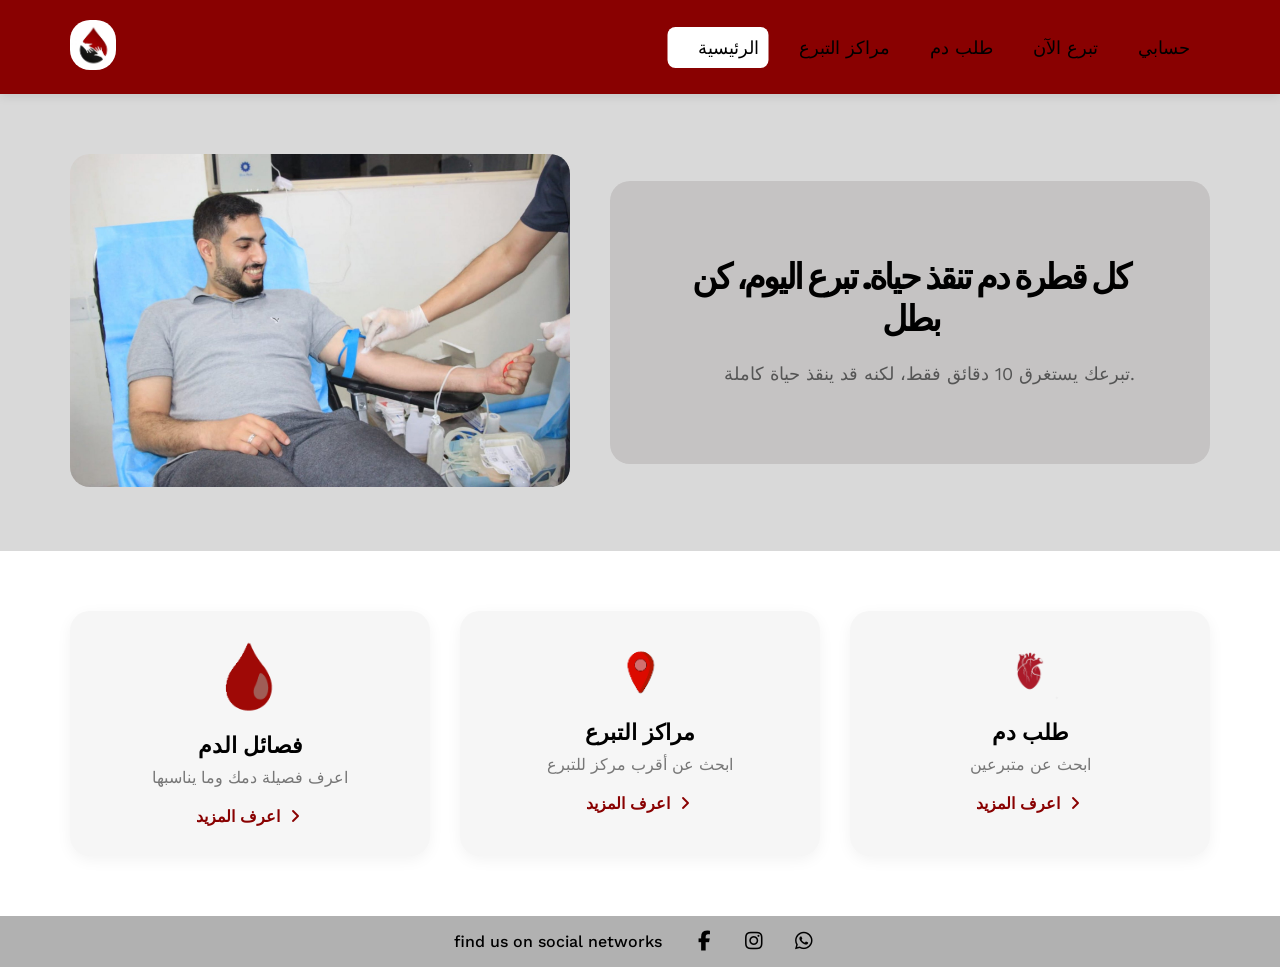
==== index.html @ 8e53367f "fix Image paths" ====
<!DOCTYPE html>
<html lang="en">
<head>
    <meta charset="UTF-8">
    <meta name="viewport" content="width=device-width, initial-scale=1.0">
    <title>BloodLink</title>

    <!-- Render All Elements Normally -->
    <link rel="stylesheet" href="css/normalize.css">

    <!-- Font Awesome Library -->
    <link rel="stylesheet" href="css/all.min.css">

        <!-- Main Template Css File -->
        <link rel="stylesheet" href="css/BloodLink.css">

    <!-- Google Fonts -->
<link rel="preconnect" href="https://fonts.googleapis.com">
<link rel="preconnect" href="https://fonts.gstatic.com" crossorigin>
<link href="https://fonts.googleapis.com/css2?family=Inter:ital,opsz,wght@0,14..32,100..900;1,14..32,100..900&family=Open+Sans:ital,wght@0,300..800;1,300..800&family=Work+Sans:ital,wght@0,100..900;1,100..900&display=swap" rel="stylesheet">

</head>
<body>
    <!-- Start Header -->
    <header>
    <div class="container">
        <a href="index.html" class="logo">
            <img src="Images/logo.png" alt="">
        </a>

        <nav>
            <i class="fas fa-bars toggle-menu"></i>
            <ul class="links">
                <li>
                    <a href="index.html" class="active">الرئيسية</a>
                </li>
                <li>
                    <a href="search.html">مراكز التبرع</a>
                </li>
                <li>
                    <a href="blood-request.html">طلب دم</a>
                </li>
                <li>
                    <a href="register.html">تبرع الآن</a>
                </li>
                <li>
                    <a href="login.html">حسابي</a>
                </li>
            </ul>
        </nav>
        </div>
    </div>
</header>
    <!-- End Header -->

    <!-- Start Landing -->
<div class="landing">
    <div class="container">
        <div class="image">
            <img src="Images/landing.png" alt="Donation">
        </div>
        <div class="text">
            <h1>كل قطرة دم تنقذ حياة. تبرع اليوم، كن بطل</h1>
            <p>تبرعك يستغرق 10 دقائق فقط، لكنه قد ينقذ حياة كاملة.</p>
        </div>
    </div>
</div>

<!-- Start Features -->
<div class="features">
    <div class="container">
        <div class="feat">
            <img src="Images/blood.png" alt="">
            <h3>فصائل الدم</h3>
            <p>اعرف فصيلة دمك وما يناسبها</p>
            <a href="#">اعرف المزيد <i class="fas fa-angle-right"></i></a>
        </div>
        <div class="feat">
            <img src="Images/location.png" alt="">
            <h3>مراكز التبرع</h3>
            <p>ابحث عن أقرب مركز للتبرع</p>
            <a href="search.html">اعرف المزيد <i class="fas fa-angle-right"></i></a>
        </div>
        <div class="feat">
            <img src="Images/hart.png" alt="">
            <h3>طلب دم</h3>
            <p>ابحث عن متبرعين</p>
            <a href="#">اعرف المزيد <i class="fas fa-angle-right"></i></a>
        </div>
    </div>
</div>
<!-- End Features -->

<!-- Start Social Footer -->
<div class="social-footer">
    <div class="container">
        <p>find us on social networks</p>
        <div class="icons">
            <a href="#" target="_blank">
                <i class="fab fa-facebook-f"></i>
            </a>
            
            <a href="#" target="_blank">
                <i class="fab fa-instagram"></i>
            </a>
            
            <a href="#" target="_blank">
                <i class="fab fa-whatsapp"></i>
            </a>
            
        </div>
    </div>
</div>
<!-- End Social Footer -->



    
</body>
---- css/BloodLink.css ----
/* start Variables */
:root {
    --main-color: #890101;    /* اللون الأحمر الأساسي */
    --secondary-color: #C5C3C3; /* لون رصاصي للخلفية */
    --section-padding: 60px;  /* مسافة ثابتة بين السكاشن */
    --main-duration: 0.3s;
}
/* End Variables */

/* start Components */
    .special-heading{
        color: #ebeced;
        font-size: 100px;
        text-align: center;
        font-weight: 800;
        letter-spacing: -3px;
        margin: 0;
    }

    .special-heading + p{
        margin: -30px 0 0;
        font-size: 20px;
        text-align: center;
        color: #797979;
    }

    @media (max-width: 767px){
        .special-heading{
            font-size: 60px;
        }

        .special-heading + p{
            margin-top: -20px;
        }
    }

    html{
        scroll-behavior: smooth;
    }

/* end Components */

/* start Global Rules */
* {
    -webkit-box-sizing: border-box;
    -moz-box-sizing: border-box;
    box-sizing: border-box;
    margin: 0;
    padding: 0;
}
body {
    font-family: "Work Sans", sans-serif;
}

    .parent{
        background-color: #eee;
    }

    .container{
        padding-left: 15px;
        padding-right: 15px;
        margin-left: auto;
        margin-right: auto;
    }

/* Small */
@media (min-width: 768px) {
.container {
    width: 750px;
}
}

/* Medium */
@media (min-width: 992px) {
.container {
    width: 970px;
}
}

/* Large */
@media (min-width: 1200px) {
.container {
    width: 1170px;
}
}
/* End Global Rules */

/* start Header */
header {
    width: 100%;
    padding: 20px 0;
    background-color: var(--main-color);
    box-shadow: 0 2px 10px rgba(0, 0, 0, 0.1);
    position: sticky;
    top: 0;
    z-index: 1000;
    
}

header .container {
    display: flex;
    justify-content: space-between; 
    align-items: center;
}

header .logo img {
    height: 50px; /* تحكم في حجم اللوجو بتاعك */
    border-radius: 20px;
}

header nav {
    flex: 1;
    display: flex;
    align-items: center;
    justify-content: flex-end; /* يخلي الروابط على اليمين بما إن الموقع عربي */
}

header nav ul {
    display: flex;
    list-style: none;
    position: relative;
    z-index: 2;
}

header nav ul li{
    position: relative;
}

header nav ul li a {
    padding: 10px 20px;
    display: flex;
    color: black;
    text-decoration: none;
    font-size: 18px;
    transition: var(--main-duration);
    font-weight: 500;
    position: relative;
    z-index: 2;
}
    

header nav ul .active::before,
header nav ul li:hover::before {
    content: "";
    position: absolute;
    width: 100%;
    height: 100%;
    background-color: white;
    border-radius: 8px;
    top: 0;
    left: 40px;
    transform: translateX(-50%);
    z-index: -1;
    animation:span ;
    transition-duration: var(--main-duration);
} 

@media (max-width: 767px) {
header nav ul .active::before{
    display: none;
}
    }
    

        .header .links:hover ul{
        display: block;
    }

/* لظهور القائمة في الموبايل */
header .toggle-menu {
    color: white;
    font-size: 22px;
    cursor: pointer;
    display: none; /* مخفي في الشاشات الكبيرة */
}

@media (max-width: 767px) {
    header .toggle-menu {
        display: block;
    }

    header nav li{
        display: none;
    }
}

header nav .toggle-menu:hover + ul {
    background-color:#e7e1e1;
    display: flex;
    flex-direction: column;
    align-items: flex-end;
    position: absolute;
    top: 100%;
    right: 0;
    width: fit-content;
    min-width: 200px;
    padding: 10px;
    border-radius: 8px;
    box-shadow: 0 2px 10px rgba(0, 0, 0, 0.1);
    z-index: 2;
}

header nav .toggle-menu:hover + ul li{
    display: block;
    width: 100%;
    margin: 5px 0;
    cursor: pointer;
    padding: 10px 0;
    background-color: var(--secondary-color);
    border-radius: 8px;
    margin-bottom: 5px;
}
/* End Header */

/* Start Landing */
.landing {
    background-color: #d9d9d9; /* اللون الرمادي الفاتح في خلفية الصورة */
    padding-top: var(--section-padding);
    padding-bottom: var(--section-padding);
}
.landing .container {
    display: flex;
    align-items: center;
    justify-content: space-between;
    gap: 40px;
}
.landing .image img {
    width: 500px;
    max-width: 100%;
    border-radius: 20px;
}
.landing .text {
    background-color: #C5C3C3;
    border-radius: 20px;
    flex: 1;
    text-align: right;
    padding: 75px;
}
.landing .text h1 {
    font-size: 35px;
    margin-bottom: 20px;
    color: #000;
    text-align: center;
    font-weight: 800;
    letter-spacing: -3px;
}
.landing .text p {
    font-size: 18px;
    line-height: 1.6;
    color: #555;
}
@media (max-width: 991px) {
    .landing .container { flex-direction: column; text-align: center; }
    .landing .text { text-align: center; }
}

/* End Landing */

/* Start Features */
.features {
    padding-top: var(--section-padding);
    padding-bottom: var(--section-padding);
}
.features .container {
    display: grid;
    grid-template-columns: repeat(auto-fill, minmax(300px, 1fr));
    gap: 30px;
}
.features .feat {
    background-color: #f6f6f6;
    padding: 30px;
    text-align: center;
    border-radius: 20px;
    box-shadow: 0 4px 15px rgba(0,0,0,0.05);
    transition: var(--main-duration);
}
.features .feat:hover { transform: translateY(-10px); }
.features .feat img { width: 60px; margin-bottom: 15px; }
.features .feat h3 { font-size: 22px; margin-bottom: 10px; }
.features .feat p { color: #777; margin-bottom: 20px; }
.features .feat a {
    color: var(--main-color);
    text-decoration: none;
    font-weight: bold;
    display: block;
}

.features .feat a:hover{
    color: black;
}
/* End Features */

/* Start Social Footer */
.social-footer {
    background-color: #b1b1b1;
    padding: 15px 0;
}
.social-footer .container {
    display: flex;
    flex-wrap: wrap;
    justify-content: center;
    align-items: center;
    gap: 20px;
}
.social-footer p { font-weight: 500; }
.social-footer .icons i {
    margin: 0 10px;
    font-size: 20px;
    cursor: pointer;
    transition: var(--main-duration);
}
.social-footer .icons i:hover { color: var(--main-color); }

.social-footer .container a{
    text-decoration: none;
    color: black;
}
/* End Social Footer */
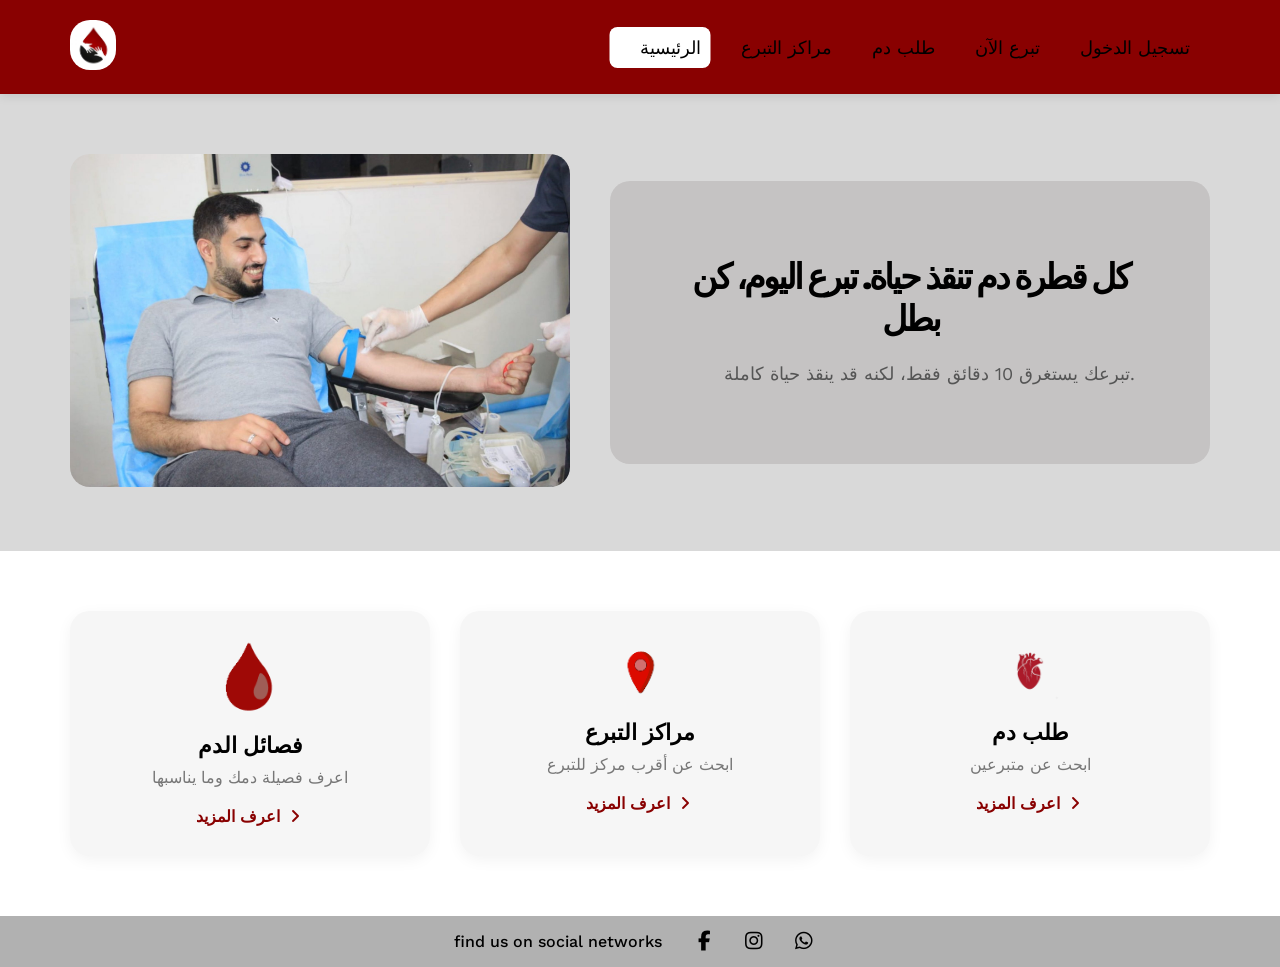
==== commit 3c341cc6: "page two:login" ====
--- a/index.html
+++ b/index.html
@@ -12,7 +12,7 @@
     <link rel="stylesheet" href="css/all.min.css">
 
         <!-- Main Template Css File -->
-        <link rel="stylesheet" href="css/BloodLink.css">
+        <link rel="stylesheet" href="css/main.css">
 
     <!-- Google Fonts -->
 <link rel="preconnect" href="https://fonts.googleapis.com">
@@ -27,7 +27,6 @@
         <a href="index.html" class="logo">
             <img src="Images/logo.png" alt="">
         </a>
-
         <nav>
             <i class="fas fa-bars toggle-menu"></i>
             <ul class="links">
@@ -41,10 +40,10 @@
                     <a href="blood-request.html">طلب دم</a>
                 </li>
                 <li>
-                    <a href="register.html">تبرع الآن</a>
+                    <a href="donate.html">تبرع الآن</a>
                 </li>
                 <li>
-                    <a href="login.html">حسابي</a>
+                    <a href="login.html">تسجيل الدخول</a>
                 </li>
             </ul>
         </nav>
@@ -65,6 +64,7 @@
         </div>
     </div>
 </div>
+<!-- End Landing -->
 
 <!-- Start Features -->
 <div class="features">
--- a/css/main.css
+++ b/css/main.css
@@ -0,0 +1,323 @@
+/* start Variables */
+:root {
+    --main-color: #890101;    /* اللون الأحمر الأساسي */
+    --secondary-color: #C5C3C3; /* لون رصاصي للخلفية */
+    --section-padding: 60px;  /* مسافة ثابتة بين السكاشن */
+    --main-duration: 0.3s;
+}
+/* End Variables */
+
+/* start Components */
+    .special-heading{
+        color: #ebeced;
+        font-size: 100px;
+        text-align: center;
+        font-weight: 800;
+        letter-spacing: -3px;
+        margin: 0;
+    }
+
+    .special-heading + p{
+        margin: -30px 0 0;
+        font-size: 20px;
+        text-align: center;
+        color: #797979;
+    }
+
+    @media (max-width: 767px){
+        .special-heading{
+            font-size: 60px;
+        }
+
+        .special-heading + p{
+            margin-top: -20px;
+        }
+    }
+
+    html{
+        scroll-behavior: smooth;
+    }
+
+/* end Components */
+
+/* start Global Rules */
+* {
+    -webkit-box-sizing: border-box;
+    -moz-box-sizing: border-box;
+    box-sizing: border-box;
+    margin: 0;
+    padding: 0;
+}
+body {
+    font-family: "Work Sans", sans-serif;
+}
+
+    .parent{
+        background-color: #eee;
+    }
+
+    .container{
+        padding-left: 15px;
+        padding-right: 15px;
+        margin-left: auto;
+        margin-right: auto;
+    }
+
+/* Small */
+@media (min-width: 768px) {
+.container {
+    width: 750px;
+}
+}
+
+/* Medium */
+@media (min-width: 992px) {
+.container {
+    width: 970px;
+}
+}
+
+/* Large */
+@media (min-width: 1200px) {
+.container {
+    width: 1170px;
+}
+}
+/* End Global Rules */
+
+/* start Header */
+header {
+    width: 100%;
+    padding: 20px 0;
+    background-color: var(--main-color);
+    box-shadow: 0 2px 10px rgba(0, 0, 0, 0.1);
+    position: sticky;
+    top: 0;
+    z-index: 1000;
+    
+}
+
+header .container {
+    display: flex;
+    justify-content: space-between; 
+    align-items: center;
+}
+
+header .logo img {
+    height: 50px; /* تحكم في حجم اللوجو بتاعك */
+    border-radius: 20px;
+}
+
+header nav {
+    flex: 1;
+    display: flex;
+    align-items: center;
+    justify-content: flex-end; /* يخلي الروابط على اليمين بما إن الموقع عربي */
+}
+
+header nav ul {
+    display: flex;
+    list-style: none;
+    position: relative;
+    z-index: 2;
+}
+
+header nav ul li{
+    position: relative;
+}
+
+header nav ul li a {
+    padding: 10px 20px;
+    display: flex;
+    color: black;
+    text-decoration: none;
+    font-size: 18px;
+    transition: var(--main-duration);
+    font-weight: 500;
+    position: relative;
+    z-index: 2;
+}
+    
+
+header nav ul .active::before,
+header nav ul li:hover::before {
+    content: "";
+    position: absolute;
+    width: 100%;
+    height: 100%;
+    background-color: white;
+    border-radius: 8px;
+    top: 0;
+    left: 40px;
+    transform: translateX(-50%);
+    z-index: -1;
+    animation:span ;
+    transition-duration: var(--main-duration);
+} 
+
+@media (max-width: 767px) {
+header nav ul .active::before{
+    display: none;
+}
+    }
+    
+
+        .header .links:hover ul{
+        display: block;
+    }
+
+/* لظهور القائمة في الموبايل */
+header .toggle-menu {
+    color: white;
+    font-size: 22px;
+    cursor: pointer;
+    display: none; /* مخفي في الشاشات الكبيرة */
+}
+
+@media (max-width: 767px) {
+    header .toggle-menu {
+        display: block;
+    }
+
+    header nav li{
+        display: none;
+    }
+}
+
+header nav .toggle-menu:hover + ul {
+    background-color:#e7e1e1;
+    display: flex;
+    flex-direction: column;
+    align-items: flex-end;
+    position: absolute;
+    top: 100%;
+    right: 0;
+    width: fit-content;
+    min-width: 200px;
+    padding: 10px;
+    border-radius: 8px;
+    box-shadow: 0 2px 10px rgba(0, 0, 0, 0.1);
+    z-index: 2;
+}
+
+header nav .toggle-menu:hover + ul li{
+    display: block;
+    width: 100%;
+    margin: 5px 0;
+    cursor: pointer;
+    padding: 10px 0;
+    background-color: var(--secondary-color);
+    border-radius: 8px;
+    margin-bottom: 5px;
+}
+/* End Header */
+
+/* Start Landing */
+.landing {
+    background-color: #d9d9d9; /* اللون الرمادي الفاتح في خلفية الصورة */
+    padding-top: var(--section-padding);
+    padding-bottom: var(--section-padding);
+}
+.landing .container {
+    display: flex;
+    align-items: center;
+    justify-content: space-between;
+    gap: 40px;
+}
+.landing .image img {
+    width: 500px;
+    max-width: 100%;
+    border-radius: 20px;
+}
+.landing .text {
+    background-color: #C5C3C3;
+    border-radius: 20px;
+    flex: 1;
+    text-align: right;
+    padding: 75px;
+}
+.landing .text h1 {
+    font-size: 35px;
+    margin-bottom: 20px;
+    color: #000;
+    text-align: center;
+    font-weight: 800;
+    letter-spacing: -3px;
+}
+.landing .text p {
+    font-size: 18px;
+    line-height: 1.6;
+    color: #555;
+}
+@media (max-width: 991px) {
+    .landing .container { flex-direction: column; text-align: center; }
+    .landing .text { text-align: center; }
+}
+/* End Landing */
+
+/* Start Features */
+.features {
+    padding-top: var(--section-padding);
+    padding-bottom: var(--section-padding);
+}
+.features .container {
+    display: grid;
+    grid-template-columns: repeat(auto-fill, minmax(300px, 1fr));
+    gap: 30px;
+}
+.features .feat {
+    background-color: #f6f6f6;
+    padding: 30px;
+    text-align: center;
+    border-radius: 20px;
+    box-shadow: 0 4px 15px rgba(0,0,0,0.05);
+    transition: var(--main-duration);
+}
+.features .feat:hover { transform: translateY(-10px); }
+.features .feat img { width: 60px; margin-bottom: 15px; }
+.features .feat h3 { font-size: 22px; margin-bottom: 10px; }
+.features .feat p { color: #777; margin-bottom: 20px; }
+.features .feat a {
+    color: var(--main-color);
+    text-decoration: none;
+    font-weight: bold;
+    display: block;
+}
+
+.features .feat a:hover{
+    color: black;
+}
+/* End Features */
+
+/* Start Social Footer */
+.social-footer {
+    background-color: #b1b1b1;
+    padding: 15px 0;
+}
+.social-footer .container {
+    display: flex;
+    flex-wrap: wrap;
+    justify-content: center;
+    align-items: center;
+    gap: 20px;
+}
+.social-footer p { font-weight: 500; }
+.social-footer .icons i {
+    margin: 0 10px;
+    font-size: 20px;
+    cursor: pointer;
+    transition: var(--main-duration);
+}
+.social-footer .icons i:hover { color: var(--main-color); }
+
+.social-footer .container a{
+    text-decoration: none;
+    color: black;
+}
+/* End Social Footer */
+
+
+
+
+
+
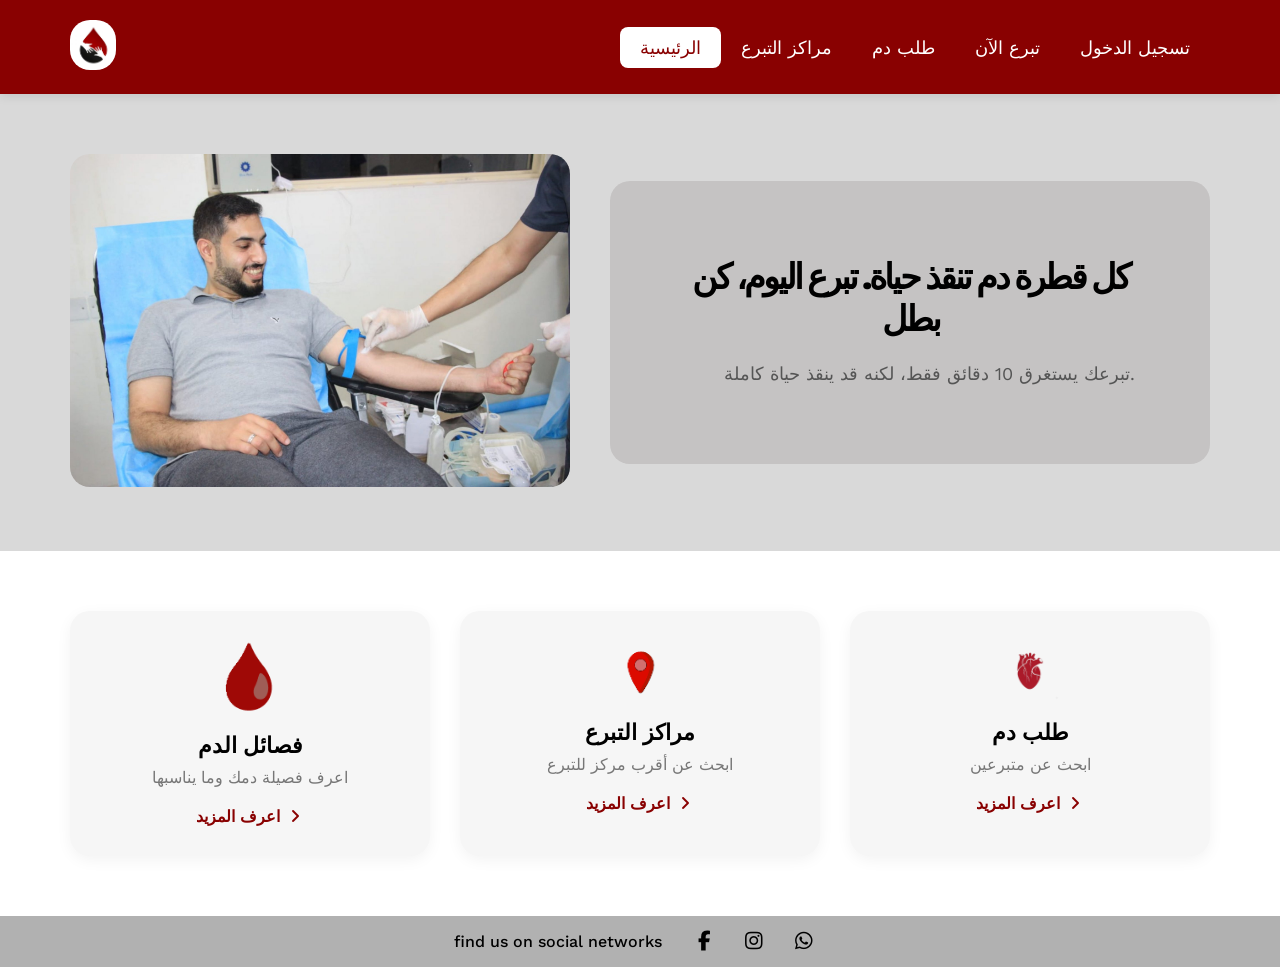
==== commit 972720b2: "Align mobile menu to right and improve header responsive" ====
--- a/index.html
+++ b/index.html
@@ -14,12 +14,16 @@
         <!-- Main Template Css File -->
         <link rel="stylesheet" href="css/main.css">
 
+        <!-- Main Template Css File -->
+        <link rel="stylesheet" href="css/login.css">    
+
     <!-- Google Fonts -->
 <link rel="preconnect" href="https://fonts.googleapis.com">
 <link rel="preconnect" href="https://fonts.gstatic.com" crossorigin>
 <link href="https://fonts.googleapis.com/css2?family=Inter:ital,opsz,wght@0,14..32,100..900;1,14..32,100..900&family=Open+Sans:ital,wght@0,300..800;1,300..800&family=Work+Sans:ital,wght@0,100..900;1,100..900&display=swap" rel="stylesheet">
 
 </head>
+
 <body>
     <!-- Start Header -->
     <header>
@@ -115,5 +119,8 @@
 
 
 
-    
+
+        <!-- Main Template Js File -->
+        <script src="js/main.js"></script>
+            
 </body>
--- a/css/main.css
+++ b/css/main.css
@@ -94,17 +94,17 @@
     position: sticky;
     top: 0;
     z-index: 1000;
-    
 }
 
 header .container {
     display: flex;
     justify-content: space-between; 
     align-items: center;
+    position: relative; /* مهم جداً للموبايل */
 }
 
 header .logo img {
-    height: 50px; /* تحكم في حجم اللوجو بتاعك */
+    height: 50px;
     border-radius: 20px;
 }
 
@@ -112,103 +112,74 @@
     flex: 1;
     display: flex;
     align-items: center;
-    justify-content: flex-end; /* يخلي الروابط على اليمين بما إن الموقع عربي */
+    justify-content: flex-end;
 }
 
 header nav ul {
     display: flex;
     list-style: none;
-    position: relative;
-    z-index: 2;
-}
-
-header nav ul li{
-    position: relative;
 }
 
 header nav ul li a {
     padding: 10px 20px;
-    display: flex;
-    color: black;
+    display: block;
+    color: white; /* خليته أبيض عشان يبقى واضح على الأحمر */
     text-decoration: none;
     font-size: 18px;
     transition: var(--main-duration);
     font-weight: 500;
-    position: relative;
-    z-index: 2;
-}
-    
-
-header nav ul .active::before,
-header nav ul li:hover::before {
-    content: "";
-    position: absolute;
-    width: 100%;
-    height: 100%;
+}
+
+header nav ul li a.active,
+header nav ul li a:hover {
     background-color: white;
+    color: var(--main-color);
     border-radius: 8px;
-    top: 0;
-    left: 40px;
-    transform: translateX(-50%);
-    z-index: -1;
-    animation:span ;
-    transition-duration: var(--main-duration);
-} 
-
-@media (max-width: 767px) {
-header nav ul .active::before{
-    display: none;
-}
-    }
-    
-
-        .header .links:hover ul{
-        display: block;
-    }
-
-/* لظهور القائمة في الموبايل */
+}
+
+/* زرار الموبايل */
 header .toggle-menu {
     color: white;
     font-size: 22px;
     cursor: pointer;
-    display: none; /* مخفي في الشاشات الكبيرة */
-}
-
+    display: none;
+}
+
+/* الموبايل Responsive */
 @media (max-width: 767px) {
     header .toggle-menu {
         display: block;
     }
 
-    header nav li{
-        display: none;
-    }
-}
-
-header nav .toggle-menu:hover + ul {
-    background-color:#e7e1e1;
-    display: flex;
-    flex-direction: column;
-    align-items: flex-end;
-    position: absolute;
-    top: 100%;
-    right: 0;
-    width: fit-content;
-    min-width: 200px;
-    padding: 10px;
-    border-radius: 8px;
-    box-shadow: 0 2px 10px rgba(0, 0, 0, 0.1);
-    z-index: 2;
-}
-
-header nav .toggle-menu:hover + ul li{
-    display: block;
-    width: 100%;
-    margin: 5px 0;
-    cursor: pointer;
-    padding: 10px 0;
-    background-color: var(--secondary-color);
-    border-radius: 8px;
-    margin-bottom: 5px;
+    header nav ul {
+        display: none; /* مخفي وهنظهره بالـ JS */
+        flex-direction: column;
+        position: absolute;
+        top: 100%;
+        right: 0;
+        width: 100%;
+        background-color: #e7e1e1;
+        padding: 10px;
+        border-radius: 0 0 8px 8px;
+        box-shadow: 0 2px 10px rgba(0, 0, 0, 0.2);
+        z-index: 2000;
+
+    }
+
+    header nav ul.show {
+        display: flex; /* الكلاس ده الـ JS هيضيفه */
+    }
+
+    header nav ul li {
+        width: 100%;
+    }
+
+    header nav ul li a {
+        color: black;
+        padding: 15px;
+        width: 100%;
+        text-align: right;
+    }
 }
 /* End Header */
 
--- a/css/login.css
+++ b/css/login.css
@@ -0,0 +1,265 @@
+/* start Variables */
+:root {
+    --main-color: #890101;    /* اللون الأحمر الأساسي */
+    --secondary-color: #C5C3C3; /* لون رصاصي للخلفية */
+    --section-padding: 60px;  /* مسافة ثابتة بين السكاشن */
+    --main-duration: 0.3s;
+}
+/* End Variables */
+
+/* start Components */
+    .special-heading{
+        color: #ebeced;
+        font-size: 100px;
+        text-align: center;
+        font-weight: 800;
+        letter-spacing: -3px;
+        margin: 0;
+    }
+
+    .special-heading + p{
+        margin: -30px 0 0;
+        font-size: 20px;
+        text-align: center;
+        color: #797979;
+    }
+
+    @media (max-width: 767px){
+        .special-heading{
+            font-size: 60px;
+        }
+
+        .special-heading + p{
+            margin-top: -20px;
+        }
+    }
+
+    html{
+        scroll-behavior: smooth;
+    }
+
+/* end Components */
+
+/* start Global Rules */
+* {
+    -webkit-box-sizing: border-box;
+    -moz-box-sizing: border-box;
+    box-sizing: border-box;
+    margin: 0;
+    padding: 0;
+}
+body {
+    font-family: "Work Sans", sans-serif;
+}
+
+    .parent{
+        background-color: #eee;
+    }
+
+    .container{
+        padding-left: 15px;
+        padding-right: 15px;
+        margin-left: auto;
+        margin-right: auto;
+    }
+
+/* Small */
+@media (min-width: 768px) {
+.container {
+    width: 750px;
+}
+}
+
+/* Medium */
+@media (min-width: 992px) {
+.container {
+    width: 970px;
+}
+}
+
+/* Large */
+@media (min-width: 1200px) {
+.container {
+    width: 1170px;
+}
+}
+/* End Global Rules */
+
+/* start login */
+.login-container {
+    background-color: #f5f5f5;
+    min-height: 100vh;
+    display: flex;
+    align-items: center;
+}
+
+.login-container .container {
+    display: flex;
+    justify-content: space-between;
+    align-items: center;
+    background: #B1B1B1EA;
+    padding: 40px;
+    border-radius: 20px; /* عشان الحواف تبقى مدورة زي فيجما */
+    box-shadow: 0 10px 30px rgba(0,0,0,0.1);
+}
+
+.info-side {
+    flex: 1;
+    text-align: center;
+    padding-right: 20px;
+}
+
+.info-side img {
+    width: 200px;
+    margin-bottom: 20px;
+}
+
+.info-side p {
+    line-height: 2;
+    color: var(--main-color);
+    font-size: 20px;
+}
+
+
+.form-side {
+    flex: 1;
+    background: #E8E5E5; /* اللون الرمادي الفاتح اللي في الصورة */
+    padding: 30px;
+    border-radius: 15px;
+}
+
+.form-side h2 {
+    text-align: center;
+    margin-bottom: 20px;
+    color: var(--main-color);
+    font-weight: 800;
+    letter-spacing: -2px;
+}
+
+.login-container .input-group label {
+    display: flex;
+    justify-content: flex-end;
+    color: var(--main-color);
+}
+
+.login-container .input-group label .mail{
+    margin-bottom: 20px;
+}
+
+.login-container .input-group label .pass{
+    margin-bottom: 20px;
+    margin-top: 20px;
+}
+
+/* تنسيق الـ Input */
+.input-wrapper {
+    position: relative;
+    margin-top: 10px;
+}
+
+.input-wrapper input {
+    width: 100%;
+    padding: 12px 40px 12px 10px; /* مسافة للأيقونة */
+    border-radius: 10px;
+    border: 1px solid #ccc;
+    outline: none;
+    margin-bottom: 20px;
+}
+
+.input-wrapper i {
+    position: absolute;
+    right: 15px;
+    top: 40%;
+    transform: translateY(-50%);
+    color: black;
+}
+
+.input-wrapper input:focus {
+    border-color: var(--main-color);
+}
+
+.input-wrapper input:focus + i {
+    color: var(--main-color);
+}
+
+.forgot {
+    display: block;
+    text-align: right;
+    text-decoration: none;
+    color: var(--main-color);
+    margin-bottom: 20px;
+}
+
+button {
+    width: 100%;
+    padding: 12px;
+    background-color: #d1d1d1;
+    border: none;
+    border-radius: 10px;
+    cursor: pointer;
+    font-weight: bold;
+}
+
+button:hover {
+    background-color: var(--main-color);
+    color: white;
+}
+
+/* Start Responsive Login */
+
+/* الشاشات المتوسطة (Tablets) */
+@media (max-width: 991px) {
+    .login-container .container {
+        width: 95%;
+        padding: 20px;
+    }
+}
+
+/* الشاشات الصغيرة (Mobile) */
+@media (max-width: 767px) {
+    .login-container .container {
+        flex-direction: column; /* العناصر تحت بعض */
+        padding: 20px 15px;
+        text-align: center;
+    }
+
+    .info-side {
+        padding-right: 0; /* نشيل المسافة اللي كانت يمين */
+        margin-bottom: 30px; /* مسافة بين الصورة والفورم */
+    }
+
+    .info-side img {
+        width: 150px; /* نصغر اللوجو شوية */
+    }
+
+    .info-side p {
+        font-size: 16px; /* نصغر الخط عشان مياخدش مساحة */
+        line-height: 1.6;
+    }
+
+    .form-side {
+        width: 100%; /* الفورم تاخد العرض كله */
+        padding: 20px;
+    }
+
+    .form-side h2 {
+        font-size: 24px;
+        letter-spacing: -1px;
+    }
+
+    /* تظبيط شكل الـ Inputs في الموبايل */
+    .input-wrapper input {
+        font-size: 14px;
+        padding: 10px 35px 10px 10px;
+    }
+
+    .input-wrapper i {
+        font-size: 14px;
+        right: 12px;
+    }
+}
+
+/* End Responsive Login */
+/* End login */
+
+
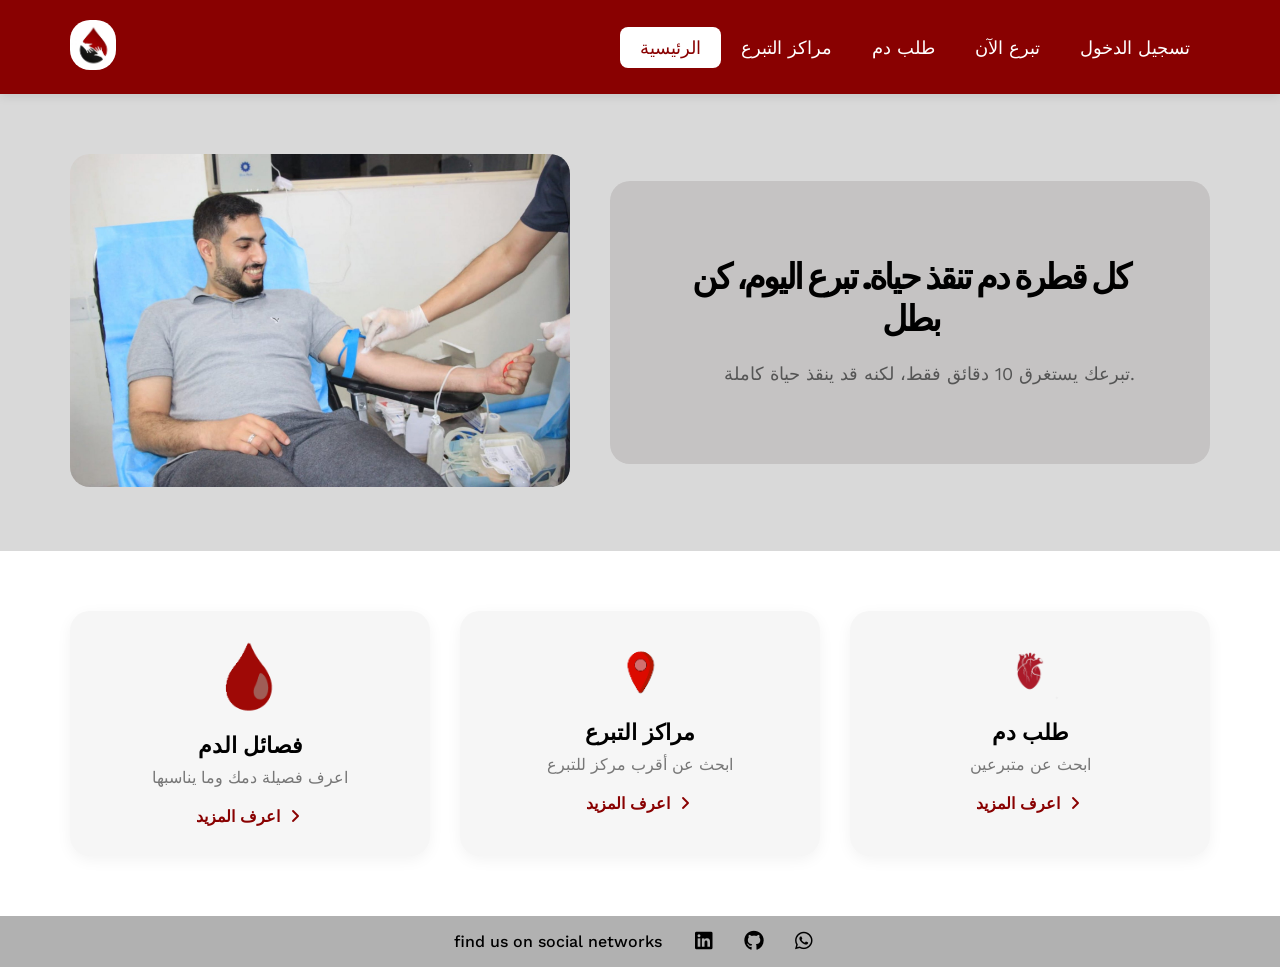
==== commit 2b19e625: "Add blood request page and fix login icons alignment" ====
--- a/index.html
+++ b/index.html
@@ -15,7 +15,10 @@
         <link rel="stylesheet" href="css/main.css">
 
         <!-- Main Template Css File -->
-        <link rel="stylesheet" href="css/login.css">    
+        <link rel="stylesheet" href="css/login.css">
+        
+        <!-- Main Template Css File -->
+        <link rel="stylesheet" href="css/blood-request.css">
 
     <!-- Google Fonts -->
 <link rel="preconnect" href="https://fonts.googleapis.com">
@@ -94,18 +97,18 @@
     </div>
 </div>
 <!-- End Features -->
-
+ 
 <!-- Start Social Footer -->
 <div class="social-footer">
     <div class="container">
         <p>find us on social networks</p>
         <div class="icons">
-            <a href="#" target="_blank">
-                <i class="fab fa-facebook-f"></i>
+            <a href="https://www.linkedin.com/in/moaz-wael-65a9ba378?utm_source=share&utm_campaign=share_via&utm_content=profile&utm_medium=android_app" target="_blank">
+                <i class="fab fa-linkedin"></i>
             </a>
             
-            <a href="#" target="_blank">
-                <i class="fab fa-instagram"></i>
+            <a href="https://github.com/Moaz2006" target="_blank">
+                <i class="fab fa-github"></i>
             </a>
             
             <a href="#" target="_blank">
--- a/css/login.css
+++ b/css/login.css
@@ -154,24 +154,41 @@
 /* تنسيق الـ Input */
 .input-wrapper {
     position: relative;
-    margin-top: 10px;
+    width: 100%;
+    margin-bottom: 20px;
 }
 
 .input-wrapper input {
     width: 100%;
-    padding: 12px 40px 12px 10px; /* مسافة للأيقونة */
+    padding-right: 55px !important; 
+    padding-left: 15px;
+    height: 50px; 
     border-radius: 10px;
     border: 1px solid #ccc;
     outline: none;
-    margin-bottom: 20px;
+    font-size: 16px;
+    text-align: right; 
+    direction: rtl;width: 100%;
+    padding-right: 55px !important; 
+    padding-left: 15px;
+    height: 50px; 
+    border-radius: 10px;
+    border: 1px solid #ccc;
+    outline: none;
+    font-size: 16px;
+    text-align: right; 
+    direction: rtl;
 }
 
 .input-wrapper i {
     position: absolute;
-    right: 15px;
-    top: 40%;
+    right: 15px !important; 
+    top: 50%;
     transform: translateY(-50%);
-    color: black;
+    color: #777;
+    font-size: 18px;
+    z-index: 2; 
+    pointer-events: none;
 }
 
 .input-wrapper input:focus {
@@ -204,62 +221,6 @@
     background-color: var(--main-color);
     color: white;
 }
-
-/* Start Responsive Login */
-
-/* الشاشات المتوسطة (Tablets) */
-@media (max-width: 991px) {
-    .login-container .container {
-        width: 95%;
-        padding: 20px;
-    }
-}
-
-/* الشاشات الصغيرة (Mobile) */
-@media (max-width: 767px) {
-    .login-container .container {
-        flex-direction: column; /* العناصر تحت بعض */
-        padding: 20px 15px;
-        text-align: center;
-    }
-
-    .info-side {
-        padding-right: 0; /* نشيل المسافة اللي كانت يمين */
-        margin-bottom: 30px; /* مسافة بين الصورة والفورم */
-    }
-
-    .info-side img {
-        width: 150px; /* نصغر اللوجو شوية */
-    }
-
-    .info-side p {
-        font-size: 16px; /* نصغر الخط عشان مياخدش مساحة */
-        line-height: 1.6;
-    }
-
-    .form-side {
-        width: 100%; /* الفورم تاخد العرض كله */
-        padding: 20px;
-    }
-
-    .form-side h2 {
-        font-size: 24px;
-        letter-spacing: -1px;
-    }
-
-    /* تظبيط شكل الـ Inputs في الموبايل */
-    .input-wrapper input {
-        font-size: 14px;
-        padding: 10px 35px 10px 10px;
-    }
-
-    .input-wrapper i {
-        font-size: 14px;
-        right: 12px;
-    }
-}
-
-/* End Responsive Login */
 /* End login */
 
 
--- a/css/blood-request.css
+++ b/css/blood-request.css
@@ -0,0 +1,355 @@
+/* start Variables */
+:root {
+    --main-color: #890101;    /* اللون الأحمر الأساسي */
+    --secondary-color: #C5C3C3; /* لون رصاصي للخلفية */
+    --section-padding: 60px;  /* مسافة ثابتة بين السكاشن */
+    --main-duration: 0.3s;
+}
+/* End Variables */
+
+/* start Components */
+    .special-heading{
+        color: #ebeced;
+        font-size: 100px;
+        text-align: center;
+        font-weight: 800;
+        letter-spacing: -3px;
+        margin: 0;
+    }
+
+    .special-heading + p{
+        margin: -30px 0 0;
+        font-size: 20px;
+        text-align: center;
+        color: #797979;
+    }
+
+    @media (max-width: 767px){
+        .special-heading{
+            font-size: 60px;
+        }
+
+        .special-heading + p{
+            margin-top: -20px;
+        }
+    }
+
+    html{
+        scroll-behavior: smooth;
+    }
+
+/* end Components */
+
+/* start Global Rules */
+* {
+    -webkit-box-sizing: border-box;
+    -moz-box-sizing: border-box;
+    box-sizing: border-box;
+    margin: 0;
+    padding: 0;
+}
+body {
+    font-family: "Work Sans", sans-serif;
+}
+
+    .parent{
+        background-color: #eee;
+    }
+
+    .container{
+        padding-left: 15px;
+        padding-right: 15px;
+        margin-left: auto;
+        margin-right: auto;
+    }
+
+/* Small */
+@media (min-width: 768px) {
+.container {
+    width: 750px;
+}
+}
+
+/* Medium */
+@media (min-width: 992px) {
+.container {
+    width: 970px;
+}
+}
+
+/* Large */
+@media (min-width: 1200px) {
+.container {
+    width: 1170px;
+}
+}
+/* End Global Rules */
+
+/* start Blood Request */
+
+/* تنسيق الصفحة العام */
+.request-page {
+    background-color: #eee;
+    padding: 40px 0;
+    min-height: 100vh;
+    display: flex;
+    align-items: center; /* عشان يخلي الكارت في نص الصفحة طولياً */
+}
+
+/* الكارت الرئيسي */
+.request-card {
+    background: #E8E5E5;
+    border-radius: 25px;
+    overflow: hidden;
+    width: 100%;
+    box-shadow: 0 10px 25px rgba(0,0,0,0.1);
+}
+
+/*  الهيدر الأحمر */
+.card-header {
+    background-color: var(--main-color);
+    padding: 15px 30px;
+    display: flex;
+    justify-content: space-between;
+    align-items: center;
+    color: white;
+    border-radius: 50px;
+    margin: 20px;
+}
+
+/* عنوان الكارت */
+.card-header h2 {
+    font-weight: bold;
+    font-size: 24px;
+    flex: 1;
+    text-align: center;
+    margin: 0;
+}
+
+/* زرار الرجوع والارسال */
+.btn-back, .btn-submit {
+width: 160px; 
+    height: 45px; 
+    display: flex;
+    justify-content: center;
+    align-items: center;
+    background-color: white;
+    color: #333;
+    border-radius: 30px; 
+    text-decoration: none;
+    font-weight: bold;
+    font-size: 15px;
+    border: none;
+    cursor: pointer;
+    transition: var(--main-duration);
+    margin: 0;
+    padding: 0;
+}
+
+.btn-back { background-color: white; color: var(--main-color); }
+.btn-submit { background-color: white; color: var(--main-color); }
+
+.btn-back:hover, .btn-submit:hover {
+    background-color: white;
+    color: var(--main-color);
+}
+
+/* جسم الاستمارة (التقسيمة اليمين والشمال) */
+.card-body {
+    display: flex; /* ده اللي بيخليهم جنب بعض */
+    padding: 30px;
+    gap: 30px;
+    background-color: #e8e5e5;
+    flex-direction: row-reverse; /* عشان يبدأ من اليمين للشمال */
+}
+
+.form-side {
+    background-color: #BEBEBE;
+    flex: 1; /* الجزئين واخدين مساحة متساوية */
+    display: flex;
+    flex-direction: column;
+    gap: 20px;
+}
+
+/* start personal data one */
+
+/* تنسيق الـ Inputs */
+.input-group label {
+    display: block;
+    margin-bottom: 8px;
+    font-weight: bold;
+    color: var(--main-color);
+    text-align: right;
+}
+    /* تنسيق النص */
+    .input-group .text3{
+    font-size: 20px;
+    display: block;
+    margin-bottom: 8px;
+    font-weight: bold;
+    color: var(--main-color);
+    text-align: right;
+    }
+
+
+/* تنسيق مجموعة الجنس */
+.radio-group {
+    display: flex;
+    flex-direction: row-reverse; /* عشان الترتيب العربي */
+    justify-content: flex-start;
+    gap: 30px;
+    padding: 10px 0;
+}
+
+.radio-label {
+    display: flex;
+    align-items: center; /* بيخلي الدايرة والنص على نفس الخط بالظبط */
+    gap: 8px;
+    cursor: pointer;
+    font-size: 16px;
+    color: #333;
+}
+
+.radio-label input[type="radio"] {
+    margin: 0; /* بيشيل أي مسافات افتراضية ممكن تبوظ المحاذاة */
+    width: 18px;
+    height: 18px;
+}
+
+.input-group input {
+    width: 100%;
+    padding: 12px;
+    border: 1px solid #ccc;
+    border-radius: 10px;
+    text-align: right;
+    outline: none;
+}
+
+/* تنسيق حقل الهاتف */
+.phone-input {
+    position: relative; /* ده اللي بيثبت الأيقونة جواه */
+    width: 100%;
+}
+
+.phone-input input {
+    width: 100%;
+    padding: 12px 45px 12px 12px; /* المسافة اليمين (45px) عشان الأيقونة متغطيش على الرقم */
+    text-align: right;
+}
+
+.phone-input i {
+    position: absolute;
+    right: 15px; /* بيثبتها ناحية اليمين */
+    top: 50%;
+    transform: translateY(-50%); /* بيوسطنها عمودياً بالظبط */
+    color: var(--main-color);
+    font-size: 18px;
+    pointer-events: none; /* عشان لو دوست على الأيقونة الـ input يشتغل عادي */
+}
+
+/* end personal data one */
+
+/* start personal data two */
+
+/* شبكة فصائل الدم (2 في كل صف) */
+.blood-grid {
+    display: grid;
+    grid-template-columns: repeat(2, 1fr);
+    gap: 15px;
+    direction: ltr; /* عشان الرموز (+O) تظهر صح */
+    text-align: center;
+}
+
+.input-group .text {
+    font-size: 22px;
+    display: block;
+    margin-bottom: 8px;
+    font-weight: bold;
+    color: var(--main-color);
+    text-align: center;
+}
+
+.blood-grid .blood-item {
+    display: flex;
+    justify-content: center;
+    align-items: center;
+    gap: 10px;
+    cursor: pointer;
+}
+
+.input-group .blood-item:hover {
+    background-color: #f6f6f6;
+}
+
+.blood-item {
+    background: white;
+    padding: 10px;
+    border-radius: 10px;
+    border: 1px solid #ccc;
+    display: flex;
+    justify-content: center;
+    align-items: center;
+    gap: 10px;
+    cursor: pointer;
+}
+/*  نهاية شبكة فصائل الدم */
+
+    .input-group  .text2{
+        font-size: 22px;
+        display: block;
+        margin-bottom: 8px;
+        font-weight: bold;
+        color: var(--main-color);
+        text-align: center;
+    }
+
+/* end personal data two */
+
+/* start Responsive */
+@media (max-width: 767px) {
+    .card-body {
+        flex-direction: column; /* يخليهم فوق بعض في الموبايل */
+        padding: 20px;
+    }
+    
+    .card-header {
+        flex-direction: column;
+        gap: 15px;
+    }
+    
+    .card-header h2 { order: -1; } /* العنوان يبقى فوق خالص */
+}
+/* End Responsive */
+/* End Blood Request */
+
+
+/* Start Social Footer */
+.social-footer {
+    background-color: #b1b1b1;
+    padding: 15px 0;
+    display: flex;
+    justify-content: center;
+    align-items: center;
+}
+.social-footer .container {
+    display: flex;
+    flex-wrap: wrap;
+    justify-content: center;
+    align-items: center;
+    gap: 20px;
+}
+.social-footer p { font-weight: 500; }
+.social-footer .icons i {
+    margin: 0 10px;
+    font-size: 20px;
+    cursor: pointer;
+    transition: var(--main-duration);
+}
+.social-footer .icons i:hover { color: var(--main-color); }
+
+.social-footer .container a{
+    text-decoration: none;
+    color: black;
+}
+/* End Social Footer */
+
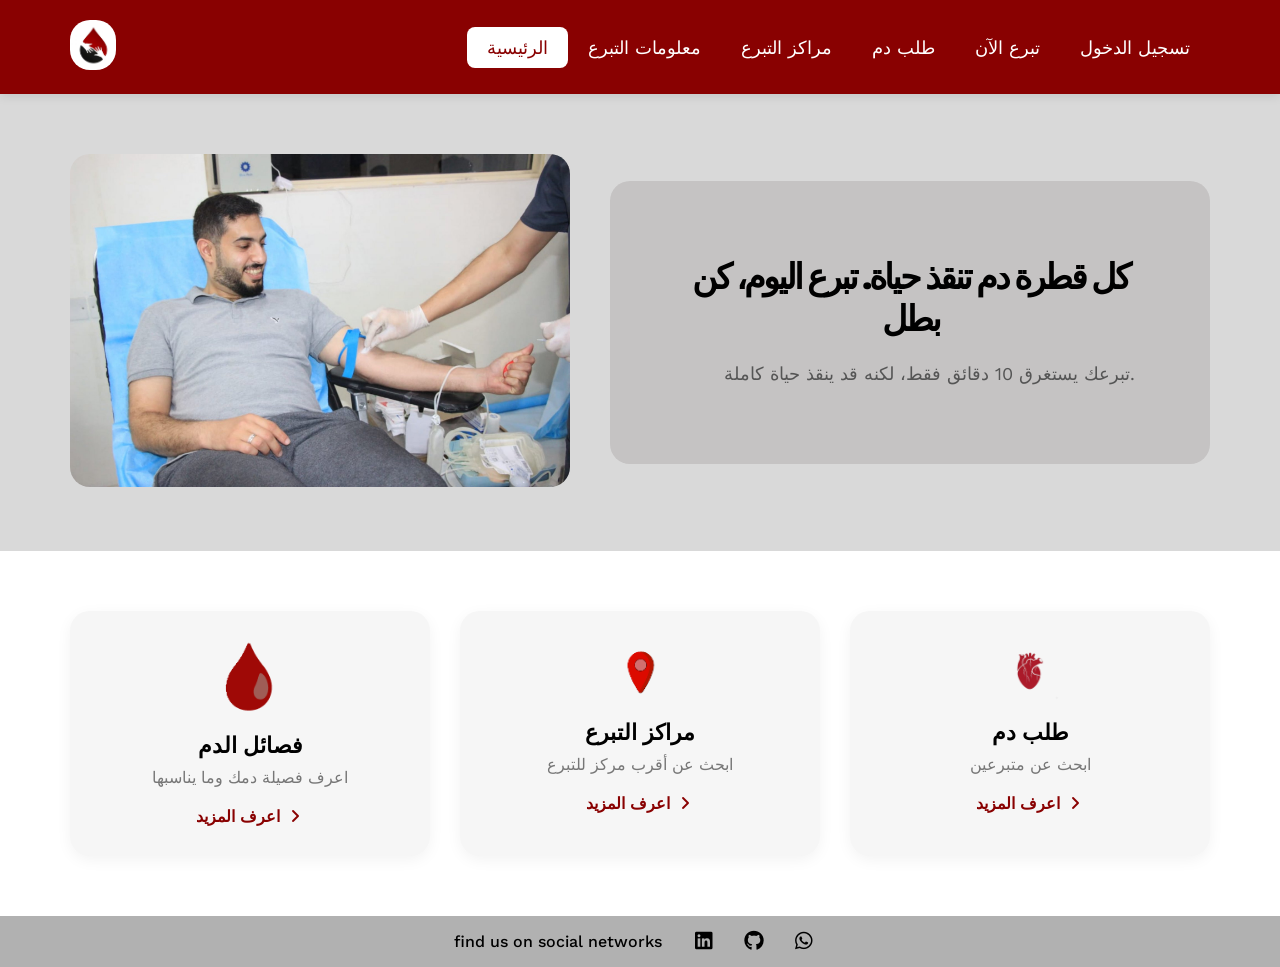
==== commit d43aab75: "Fix header design, add blood-info page and active state JS" ====
--- a/index.html
+++ b/index.html
@@ -19,6 +19,7 @@
         
         <!-- Main Template Css File -->
         <link rel="stylesheet" href="css/blood-request.css">
+        
 
     <!-- Google Fonts -->
 <link rel="preconnect" href="https://fonts.googleapis.com">
@@ -40,6 +41,10 @@
                 <li>
                     <a href="index.html" class="active">الرئيسية</a>
                 </li>
+                <li>
+                    <a href="BloodLink-Info.html">معلومات التبرع</a>
+                </li>
+
                 <li>
                     <a href="search.html">مراكز التبرع</a>
                 </li>
@@ -80,7 +85,7 @@
             <img src="Images/blood.png" alt="">
             <h3>فصائل الدم</h3>
             <p>اعرف فصيلة دمك وما يناسبها</p>
-            <a href="#">اعرف المزيد <i class="fas fa-angle-right"></i></a>
+            <a href="BloodLink-Info.html">اعرف المزيد <i class="fas fa-angle-right"></i></a>
         </div>
         <div class="feat">
             <img src="Images/location.png" alt="">
@@ -92,7 +97,7 @@
             <img src="Images/hart.png" alt="">
             <h3>طلب دم</h3>
             <p>ابحث عن متبرعين</p>
-            <a href="#">اعرف المزيد <i class="fas fa-angle-right"></i></a>
+            <a href="blood-request.html">اعرف المزيد <i class="fas fa-angle-right"></i></a>
         </div>
     </div>
 </div>
--- a/css/login.css
+++ b/css/login.css
@@ -97,7 +97,7 @@
     display: flex;
     justify-content: space-between;
     align-items: center;
-    background: #B1B1B1EA;
+    background: #949090;
     padding: 40px;
     border-radius: 20px; /* عشان الحواف تبقى مدورة زي فيجما */
     box-shadow: 0 10px 30px rgba(0,0,0,0.1);
@@ -121,9 +121,9 @@
 }
 
 
-.form-side {
+.form-side  {
     flex: 1;
-    background: #E8E5E5; /* اللون الرمادي الفاتح اللي في الصورة */
+    background: #E8E5E5 !important; /* اللون الرمادي الفاتح اللي في الصورة */
     padding: 30px;
     border-radius: 15px;
 }
@@ -207,7 +207,7 @@
     margin-bottom: 20px;
 }
 
-button {
+button  {
     width: 100%;
     padding: 12px;
     background-color: #d1d1d1;
@@ -217,10 +217,59 @@
     font-weight: bold;
 }
 
-button:hover {
+button {
     background-color: var(--main-color);
     color: white;
 }
 /* End login */
 
-
+/* شاشات الموبايل والتابلت (أصغر من 992px) */
+@media (max-width: 991px) {
+    .login-container .container {
+        flex-direction: column; /* اللوجو فوق والفورم تحت بدل ما هما جنب بعض */
+        padding: 20px;
+        width: 95%; /* عشان ميبقاش لازق في حواف الشاشة */
+        gap: 30px;
+    }
+
+    .info-side {
+        padding-right: 0; /* شيل المسافة اللي كانت معمولة عشان الفورم اللي جنبه */
+        margin-bottom: 20px;
+    }
+
+    .info-side img {
+        width: 150px; /* نصغر اللوجو شوية في الموبايل */
+    }
+
+    .info-side p {
+        font-size: 16px; /* نصغر الكلام عشان مياخدش مساحة كبيرة */
+        line-height: 1.6;
+    }
+
+    .form-side {
+        width: 100%; /* الفورم تفرش في عرض الكارت كله */
+        padding: 20px;
+    }
+}
+
+/* الموبايلات الصغيرة جداً (أصغر من 575px) */
+@media (max-width: 575px) {
+    .login-container .container {
+        border-radius: 10px; /* حواف أقل شوية عشان المساحة */
+    }
+
+    .form-side h2 {
+        font-size: 20px; /* تصغير العنوان */
+        letter-spacing: -1px;
+    }
+
+    .input-wrapper input {
+        height: 45px; /* تقليل الارتفاع سنة عشان الشاشة الصغيرة */
+        font-size: 14px;
+    }
+
+    button {
+        padding: 10px;
+        font-size: 14px;
+    }
+}
--- a/css/blood-request.css
+++ b/css/blood-request.css
@@ -164,7 +164,7 @@
 }
 
 .form-side {
-    background-color: #BEBEBE;
+    background-color: #BEBEBE !important;
     flex: 1; /* الجزئين واخدين مساحة متساوية */
     display: flex;
     flex-direction: column;
@@ -303,6 +303,7 @@
         text-align: center;
     }
 
+
 /* end personal data two */
 
 /* start Responsive */
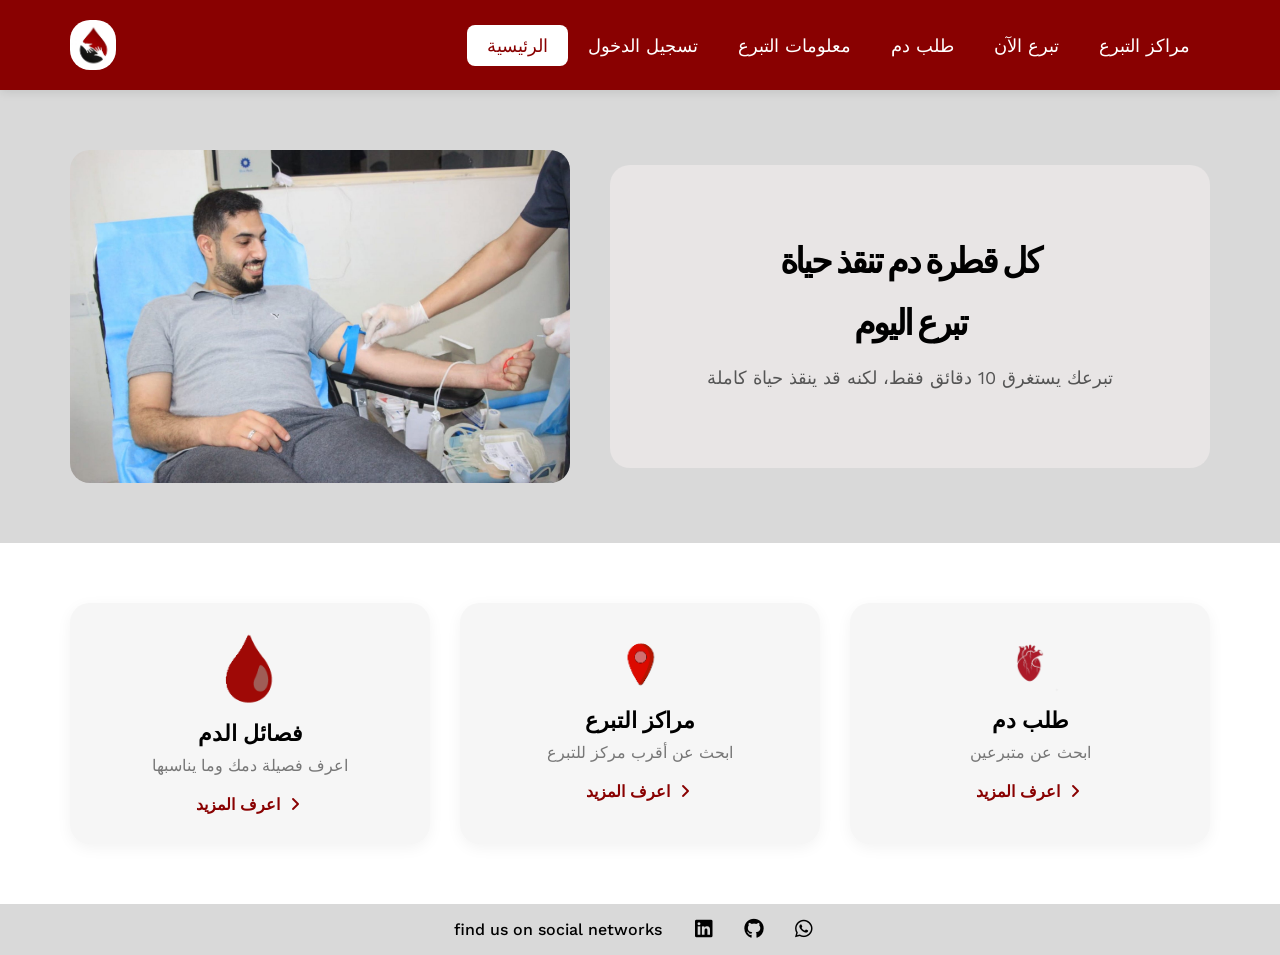
==== commit 19905d80: "with js Co-authored-by: Copilot <copilot@github.com>" ====
--- a/index.html
+++ b/index.html
@@ -1,6 +1,4 @@
-<!DOCTYPE html>
-<html lang="en">
-<head>
+<html lang="en"><head>
     <meta charset="UTF-8">
     <meta name="viewport" content="width=device-width, initial-scale=1.0">
     <title>BloodLink</title>
@@ -23,8 +21,8 @@
 
     <!-- Google Fonts -->
 <link rel="preconnect" href="https://fonts.googleapis.com">
-<link rel="preconnect" href="https://fonts.gstatic.com" crossorigin>
-<link href="https://fonts.googleapis.com/css2?family=Inter:ital,opsz,wght@0,14..32,100..900;1,14..32,100..900&family=Open+Sans:ital,wght@0,300..800;1,300..800&family=Work+Sans:ital,wght@0,100..900;1,100..900&display=swap" rel="stylesheet">
+<link rel="preconnect" href="https://fonts.gstatic.com" crossorigin="">
+<link href="https://fonts.googleapis.com/css2?family=Inter:ital,opsz,wght@0,14..32,100..900;1,14..32,100..900&amp;family=Open+Sans:ital,wght@0,300..800;1,300..800&amp;family=Work+Sans:ital,wght@0,100..900;1,100..900&amp;display=swap" rel="stylesheet">
 
 </head>
 
@@ -42,11 +40,10 @@
                     <a href="index.html" class="active">الرئيسية</a>
                 </li>
                 <li>
+                    <a href="login.html">تسجيل الدخول</a>
+                </li>
+                <li>
                     <a href="BloodLink-Info.html">معلومات التبرع</a>
-                </li>
-
-                <li>
-                    <a href="search.html">مراكز التبرع</a>
                 </li>
                 <li>
                     <a href="blood-request.html">طلب دم</a>
@@ -54,13 +51,14 @@
                 <li>
                     <a href="donate.html">تبرع الآن</a>
                 </li>
+
                 <li>
-                    <a href="login.html">تسجيل الدخول</a>
+                    <a href="search.html">مراكز التبرع</a>
                 </li>
             </ul>
         </nav>
         </div>
-    </div>
+    
 </header>
     <!-- End Header -->
 
@@ -71,8 +69,9 @@
             <img src="Images/landing.png" alt="Donation">
         </div>
         <div class="text">
-            <h1>كل قطرة دم تنقذ حياة. تبرع اليوم، كن بطل</h1>
-            <p>تبرعك يستغرق 10 دقائق فقط، لكنه قد ينقذ حياة كاملة.</p>
+            <h1>كل قطرة دم تنقذ حياة</h1>
+            <h1>تبرع اليوم</h1>
+            <p>تبرعك يستغرق 10 دقائق فقط، لكنه قد ينقذ حياة كاملة</p>
         </div>
     </div>
 </div>
@@ -108,7 +107,7 @@
     <div class="container">
         <p>find us on social networks</p>
         <div class="icons">
-            <a href="https://www.linkedin.com/in/moaz-wael-65a9ba378?utm_source=share&utm_campaign=share_via&utm_content=profile&utm_medium=android_app" target="_blank">
+            <a href="https://www.linkedin.com/in/moaz-wael-65a9ba378?utm_source=share&amp;utm_campaign=share_via&amp;utm_content=profile&amp;utm_medium=android_app" target="_blank">
                 <i class="fab fa-linkedin"></i>
             </a>
             
@@ -131,4 +130,4 @@
         <!-- Main Template Js File -->
         <script src="js/main.js"></script>
             
-</body>+</body></html>
--- a/css/main.css
+++ b/css/main.css
@@ -1,9 +1,12 @@
 /* start Variables */
 :root {
+:root {
     --main-color: #890101;    /* اللون الأحمر الأساسي */
+    --container-color: #d9d9d9;
     --secondary-color: #C5C3C3; /* لون رصاصي للخلفية */
     --section-padding: 60px;  /* مسافة ثابتة بين السكاشن */
     --main-duration: 0.3s;
+}
 }
 /* End Variables */
 
@@ -185,7 +188,7 @@
 
 /* Start Landing */
 .landing {
-    background-color: #d9d9d9; /* اللون الرمادي الفاتح في خلفية الصورة */
+    background-color: var(--container-color); /* اللون الرمادي الفاتح في خلفية الصورة */
     padding-top: var(--section-padding);
     padding-bottom: var(--section-padding);
 }
@@ -201,7 +204,7 @@
     border-radius: 20px;
 }
 .landing .text {
-    background-color: #C5C3C3;
+    background-color: #E8E5E5;
     border-radius: 20px;
     flex: 1;
     text-align: right;
@@ -219,6 +222,7 @@
     font-size: 18px;
     line-height: 1.6;
     color: #555;
+    text-align: center;
 }
 @media (max-width: 991px) {
     .landing .container { flex-direction: column; text-align: center; }
@@ -262,7 +266,7 @@
 
 /* Start Social Footer */
 .social-footer {
-    background-color: #b1b1b1;
+    background-color: var(--container-color) !important;
     padding: 15px 0;
 }
 .social-footer .container {
--- a/css/login.css
+++ b/css/login.css
@@ -1,6 +1,8 @@
 /* start Variables */
 :root {
     --main-color: #890101;    /* اللون الأحمر الأساسي */
+    --container-color: #d9d9d9;
+    --side-color:#E8E5E5;
     --secondary-color: #C5C3C3; /* لون رصاصي للخلفية */
     --section-padding: 60px;  /* مسافة ثابتة بين السكاشن */
     --main-duration: 0.3s;
@@ -97,7 +99,7 @@
     display: flex;
     justify-content: space-between;
     align-items: center;
-    background: #949090;
+    background: var(--container-color);
     padding: 40px;
     border-radius: 20px; /* عشان الحواف تبقى مدورة زي فيجما */
     box-shadow: 0 10px 30px rgba(0,0,0,0.1);
@@ -121,14 +123,14 @@
 }
 
 
-.form-side  {
+.form-side2  {
     flex: 1;
-    background: #E8E5E5 !important; /* اللون الرمادي الفاتح اللي في الصورة */
+    background: var(--side-color) !important; /* اللون الرمادي الفاتح اللي في الصورة */
     padding: 30px;
     border-radius: 15px;
 }
 
-.form-side h2 {
+.form-side2 h2 {
     text-align: center;
     margin-bottom: 20px;
     color: var(--main-color);
@@ -246,7 +248,7 @@
         line-height: 1.6;
     }
 
-    .form-side {
+    .form-side2 {
         width: 100%; /* الفورم تفرش في عرض الكارت كله */
         padding: 20px;
     }
@@ -258,7 +260,7 @@
         border-radius: 10px; /* حواف أقل شوية عشان المساحة */
     }
 
-    .form-side h2 {
+    .form-side2 h2 {
         font-size: 20px; /* تصغير العنوان */
         letter-spacing: -1px;
     }
--- a/css/blood-request.css
+++ b/css/blood-request.css
@@ -1,10 +1,13 @@
 /* start Variables */
 :root {
     --main-color: #890101;    /* اللون الأحمر الأساسي */
+    --container-color: #d9d9d9;
+    --side-color:#E8E5E5;
     --secondary-color: #C5C3C3; /* لون رصاصي للخلفية */
     --section-padding: 60px;  /* مسافة ثابتة بين السكاشن */
     --main-duration: 0.3s;
 }
+
 /* End Variables */
 
 /* start Components */
@@ -98,7 +101,7 @@
 
 /* الكارت الرئيسي */
 .request-card {
-    background: #E8E5E5;
+    background: var(--container-color);
     border-radius: 25px;
     overflow: hidden;
     width: 100%;
@@ -159,16 +162,20 @@
     display: flex; /* ده اللي بيخليهم جنب بعض */
     padding: 30px;
     gap: 30px;
-    background-color: #e8e5e5;
+    background-color: var(--container-color);
     flex-direction: row-reverse; /* عشان يبدأ من اليمين للشمال */
 }
 
 .form-side {
-    background-color: #BEBEBE !important;
+    background-color: var(--side-color) !important;
     flex: 1; /* الجزئين واخدين مساحة متساوية */
     display: flex;
     flex-direction: column;
     gap: 20px;
+    padding: 20px;
+    border-radius: 25px;
+    border: 2px solid var(--side-color);
+    box-shadow: 0 10px 25px rgba(0,0,0,0.1);
 }
 
 /* start personal data one */
@@ -326,7 +333,7 @@
 
 /* Start Social Footer */
 .social-footer {
-    background-color: #b1b1b1;
+    background-color: var(--container-color);
     padding: 15px 0;
     display: flex;
     justify-content: center;
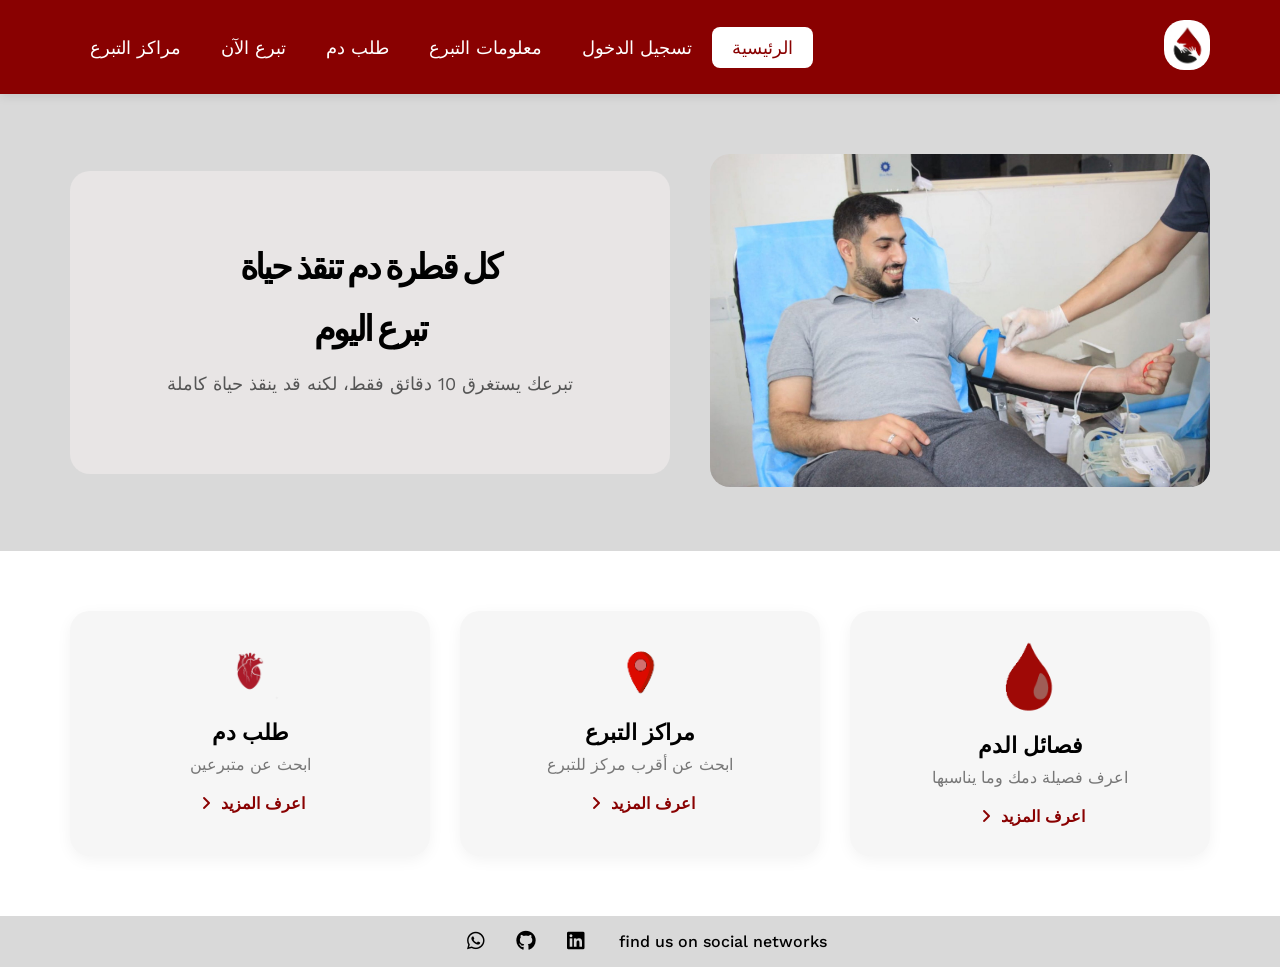
==== commit 4bcec1bb: "new" ====
--- a/index.html
+++ b/index.html
@@ -1,68 +1,40 @@
-<html lang="en"><head>
+<!DOCTYPE html>
+<html lang="ar" dir="rtl">
+<head>
     <meta charset="UTF-8">
     <meta name="viewport" content="width=device-width, initial-scale=1.0">
     <title>BloodLink</title>
+    <link rel="stylesheet" href="css/normalize.css">
+    <link rel="stylesheet" href="css/all.min.css">
+    <link rel="stylesheet" href="css/main.css">
+    <link rel="preconnect" href="https://fonts.googleapis.com">
+    <link rel="preconnect" href="https://fonts.gstatic.com" crossorigin>
+    <link href="https://fonts.googleapis.com/css2?family=Work+Sans:wght@400;500;600;700;800&display=swap" rel="stylesheet">
+</head>
+<body>
 
-    <!-- Render All Elements Normally -->
-    <link rel="stylesheet" href="css/normalize.css">
-
-    <!-- Font Awesome Library -->
-    <link rel="stylesheet" href="css/all.min.css">
-
-        <!-- Main Template Css File -->
-        <link rel="stylesheet" href="css/main.css">
-
-        <!-- Main Template Css File -->
-        <link rel="stylesheet" href="css/login.css">
-        
-        <!-- Main Template Css File -->
-        <link rel="stylesheet" href="css/blood-request.css">
-        
-
-    <!-- Google Fonts -->
-<link rel="preconnect" href="https://fonts.googleapis.com">
-<link rel="preconnect" href="https://fonts.gstatic.com" crossorigin="">
-<link href="https://fonts.googleapis.com/css2?family=Inter:ital,opsz,wght@0,14..32,100..900;1,14..32,100..900&amp;family=Open+Sans:ital,wght@0,300..800;1,300..800&amp;family=Work+Sans:ital,wght@0,100..900;1,100..900&amp;display=swap" rel="stylesheet">
-
-</head>
-
-<body>
-    <!-- Start Header -->
-    <header>
+<!-- Start Header -->
+<header>
     <div class="container">
         <a href="index.html" class="logo">
-            <img src="Images/logo.png" alt="">
+            <img src="Images/logo.png" alt="BloodLink">
         </a>
         <nav>
             <i class="fas fa-bars toggle-menu"></i>
             <ul class="links">
-                <li>
-                    <a href="index.html" class="active">الرئيسية</a>
-                </li>
-                <li>
-                    <a href="login.html">تسجيل الدخول</a>
-                </li>
-                <li>
-                    <a href="BloodLink-Info.html">معلومات التبرع</a>
-                </li>
-                <li>
-                    <a href="blood-request.html">طلب دم</a>
-                </li>
-                <li>
-                    <a href="donate.html">تبرع الآن</a>
-                </li>
-
-                <li>
-                    <a href="search.html">مراكز التبرع</a>
-                </li>
+                <li><a href="index.html" class="active">الرئيسية</a></li>
+                <li><a href="login.html">تسجيل الدخول</a></li>
+                <li><a href="BloodLink-Info.html">معلومات التبرع</a></li>
+                <li><a href="blood-request.html">طلب دم</a></li>
+                <li><a href="donate.html">تبرع الآن</a></li>
+                <li><a href="search.html">مراكز التبرع</a></li>
             </ul>
         </nav>
-        </div>
-    
+    </div>
 </header>
-    <!-- End Header -->
+<!-- End Header -->
 
-    <!-- Start Landing -->
+<!-- Start Landing -->
 <div class="landing">
     <div class="container">
         <div class="image">
@@ -101,33 +73,20 @@
     </div>
 </div>
 <!-- End Features -->
- 
+
 <!-- Start Social Footer -->
 <div class="social-footer">
     <div class="container">
         <p>find us on social networks</p>
         <div class="icons">
-            <a href="https://www.linkedin.com/in/moaz-wael-65a9ba378?utm_source=share&amp;utm_campaign=share_via&amp;utm_content=profile&amp;utm_medium=android_app" target="_blank">
-                <i class="fab fa-linkedin"></i>
-            </a>
-            
-            <a href="https://github.com/Moaz2006" target="_blank">
-                <i class="fab fa-github"></i>
-            </a>
-            
-            <a href="#" target="_blank">
-                <i class="fab fa-whatsapp"></i>
-            </a>
-            
+            <a href="https://www.linkedin.com/in/moaz-wael-65a9ba378" target="_blank"><i class="fab fa-linkedin"></i></a>
+            <a href="https://github.com/Moaz2006" target="_blank"><i class="fab fa-github"></i></a>
+            <a href="#" target="_blank"><i class="fab fa-whatsapp"></i></a>
         </div>
     </div>
 </div>
 <!-- End Social Footer -->
 
-
-
-
-        <!-- Main Template Js File -->
-        <script src="js/main.js"></script>
-            
-</body></html>+<script src="js/main.js"></script>
+</body>
+</html>
--- a/css/main.css
+++ b/css/main.css
@@ -1,46 +1,33 @@
 /* start Variables */
 :root {
-:root {
-    --main-color: #890101;    /* اللون الأحمر الأساسي */
+    --main-color: #890101;
     --container-color: #d9d9d9;
-    --secondary-color: #C5C3C3; /* لون رصاصي للخلفية */
-    --section-padding: 60px;  /* مسافة ثابتة بين السكاشن */
+    --secondary-color: #C5C3C3;
+    --section-padding: 60px;
     --main-duration: 0.3s;
 }
-}
 /* End Variables */
 
 /* start Components */
-    .special-heading{
-        color: #ebeced;
-        font-size: 100px;
-        text-align: center;
-        font-weight: 800;
-        letter-spacing: -3px;
-        margin: 0;
-    }
-
-    .special-heading + p{
-        margin: -30px 0 0;
-        font-size: 20px;
-        text-align: center;
-        color: #797979;
-    }
-
-    @media (max-width: 767px){
-        .special-heading{
-            font-size: 60px;
-        }
-
-        .special-heading + p{
-            margin-top: -20px;
-        }
-    }
-
-    html{
-        scroll-behavior: smooth;
-    }
-
+.special-heading {
+    color: #ebeced;
+    font-size: 100px;
+    text-align: center;
+    font-weight: 800;
+    letter-spacing: -3px;
+    margin: 0;
+}
+.special-heading + p {
+    margin: -30px 0 0;
+    font-size: 20px;
+    text-align: center;
+    color: #797979;
+}
+@media (max-width: 767px) {
+    .special-heading { font-size: 60px; }
+    .special-heading + p { margin-top: -20px; }
+}
+html { scroll-behavior: smooth; }
 /* end Components */
 
 /* start Global Rules */
@@ -51,41 +38,17 @@
     margin: 0;
     padding: 0;
 }
-body {
-    font-family: "Work Sans", sans-serif;
-}
-
-    .parent{
-        background-color: #eee;
-    }
-
-    .container{
-        padding-left: 15px;
-        padding-right: 15px;
-        margin-left: auto;
-        margin-right: auto;
-    }
-
-/* Small */
-@media (min-width: 768px) {
+body { font-family: "Work Sans", sans-serif; }
+.parent { background-color: #eee; }
 .container {
-    width: 750px;
-}
-}
-
-/* Medium */
-@media (min-width: 992px) {
-.container {
-    width: 970px;
-}
-}
-
-/* Large */
-@media (min-width: 1200px) {
-.container {
-    width: 1170px;
-}
-}
+    padding-left: 15px;
+    padding-right: 15px;
+    margin-left: auto;
+    margin-right: auto;
+}
+@media (min-width: 768px)  { .container { width: 750px; } }
+@media (min-width: 992px)  { .container { width: 970px; } }
+@media (min-width: 1200px) { .container { width: 1170px; } }
 /* End Global Rules */
 
 /* start Header */
@@ -93,46 +56,40 @@
     width: 100%;
     padding: 20px 0;
     background-color: var(--main-color);
-    box-shadow: 0 2px 10px rgba(0, 0, 0, 0.1);
+    box-shadow: 0 2px 10px rgba(0,0,0,0.1);
     position: sticky;
     top: 0;
     z-index: 1000;
 }
-
 header .container {
     display: flex;
-    justify-content: space-between; 
+    justify-content: space-between;
     align-items: center;
-    position: relative; /* مهم جداً للموبايل */
-}
-
+    position: relative;
+}
 header .logo img {
     height: 50px;
     border-radius: 20px;
 }
-
 header nav {
     flex: 1;
     display: flex;
     align-items: center;
     justify-content: flex-end;
 }
-
 header nav ul {
     display: flex;
     list-style: none;
 }
-
 header nav ul li a {
     padding: 10px 20px;
     display: block;
-    color: white; /* خليته أبيض عشان يبقى واضح على الأحمر */
+    color: white;
     text-decoration: none;
     font-size: 18px;
     transition: var(--main-duration);
     font-weight: 500;
 }
-
 header nav ul li a.active,
 header nav ul li a:hover {
     background-color: white;
@@ -140,55 +97,112 @@
     border-radius: 8px;
 }
 
-/* زرار الموبايل */
+/* زرار الهامبرجر */
 header .toggle-menu {
     color: white;
-    font-size: 22px;
+    font-size: 24px;
     cursor: pointer;
     display: none;
-}
-
-/* الموبايل Responsive */
+    background: none;
+    border: none;
+    padding: 5px;
+    line-height: 1;
+}
+
+/* ============================================
+   MOBILE - أصغر من 768px
+============================================ */
 @media (max-width: 767px) {
     header .toggle-menu {
         display: block;
     }
 
     header nav ul {
-        display: none; /* مخفي وهنظهره بالـ JS */
+        /* بدل display:none نستخدم opacity عشان يتحرك smooth */
+        display: flex !important;
         flex-direction: column;
         position: absolute;
         top: 100%;
         right: 0;
         width: 100%;
-        background-color: #e7e1e1;
-        padding: 10px;
-        border-radius: 0 0 8px 8px;
-        box-shadow: 0 2px 10px rgba(0, 0, 0, 0.2);
+        background-color: #fff;
+        padding: 8px;
+        border-radius: 0 0 12px 12px;
+        box-shadow: 0 8px 24px rgba(0,0,0,0.15);
         z-index: 2000;
-
+        opacity: 0;
+        transform: translateY(-10px);
+        pointer-events: none;
+        transition: opacity 0.25s ease, transform 0.25s ease;
     }
 
     header nav ul.show {
-        display: flex; /* الكلاس ده الـ JS هيضيفه */
-    }
-
-    header nav ul li {
-        width: 100%;
-    }
+        opacity: 1;
+        transform: translateY(0);
+        pointer-events: auto;
+    }
+
+    header nav ul li { width: 100%; }
 
     header nav ul li a {
-        color: black;
-        padding: 15px;
+        color: #333;
+        padding: 14px 20px;
         width: 100%;
         text-align: right;
+        border-radius: 8px;
+    }
+
+    header nav ul li a:hover {
+        background-color: #f5f5f5;
+        color: var(--main-color);
+    }
+
+    header nav ul li a.active {
+        background-color: #f5f5f5;
+        color: var(--main-color);
+    }
+
+    /* Landing */
+    .landing .container {
+        flex-direction: column;
+    }
+    .landing .text {
+        padding: 30px 20px;
+        text-align: center;
+    }
+    .landing .text h1 {
+        font-size: 24px;
+        letter-spacing: -1px;
+    }
+    .landing .image img { width: 100%; }
+
+    /* Features */
+    .features .container {
+        grid-template-columns: 1fr;
+    }
+}
+
+/* ============================================
+   TABLET - 768px إلى 991px
+============================================ */
+@media (min-width: 768px) and (max-width: 991px) {
+    header nav ul li a {
+        padding: 8px 10px;
+        font-size: 14px;
+    }
+
+    .landing .container { flex-direction: column; }
+    .landing .text { padding: 40px 30px; text-align: center; }
+
+    .features .container {
+        grid-template-columns: repeat(2, 1fr);
     }
 }
 /* End Header */
 
 /* Start Landing */
 .landing {
-    background-color: var(--container-color); /* اللون الرمادي الفاتح في خلفية الصورة */
+    background-color: var(--container-color);
     padding-top: var(--section-padding);
     padding-bottom: var(--section-padding);
 }
@@ -258,10 +272,7 @@
     font-weight: bold;
     display: block;
 }
-
-.features .feat a:hover{
-    color: black;
-}
+.features .feat a:hover { color: black; }
 /* End Features */
 
 /* Start Social Footer */
@@ -284,15 +295,8 @@
     transition: var(--main-duration);
 }
 .social-footer .icons i:hover { color: var(--main-color); }
-
-.social-footer .container a{
+.social-footer .container a {
     text-decoration: none;
     color: black;
 }
-/* End Social Footer */
-
-
-
-
-
-
+/* End Social Footer */
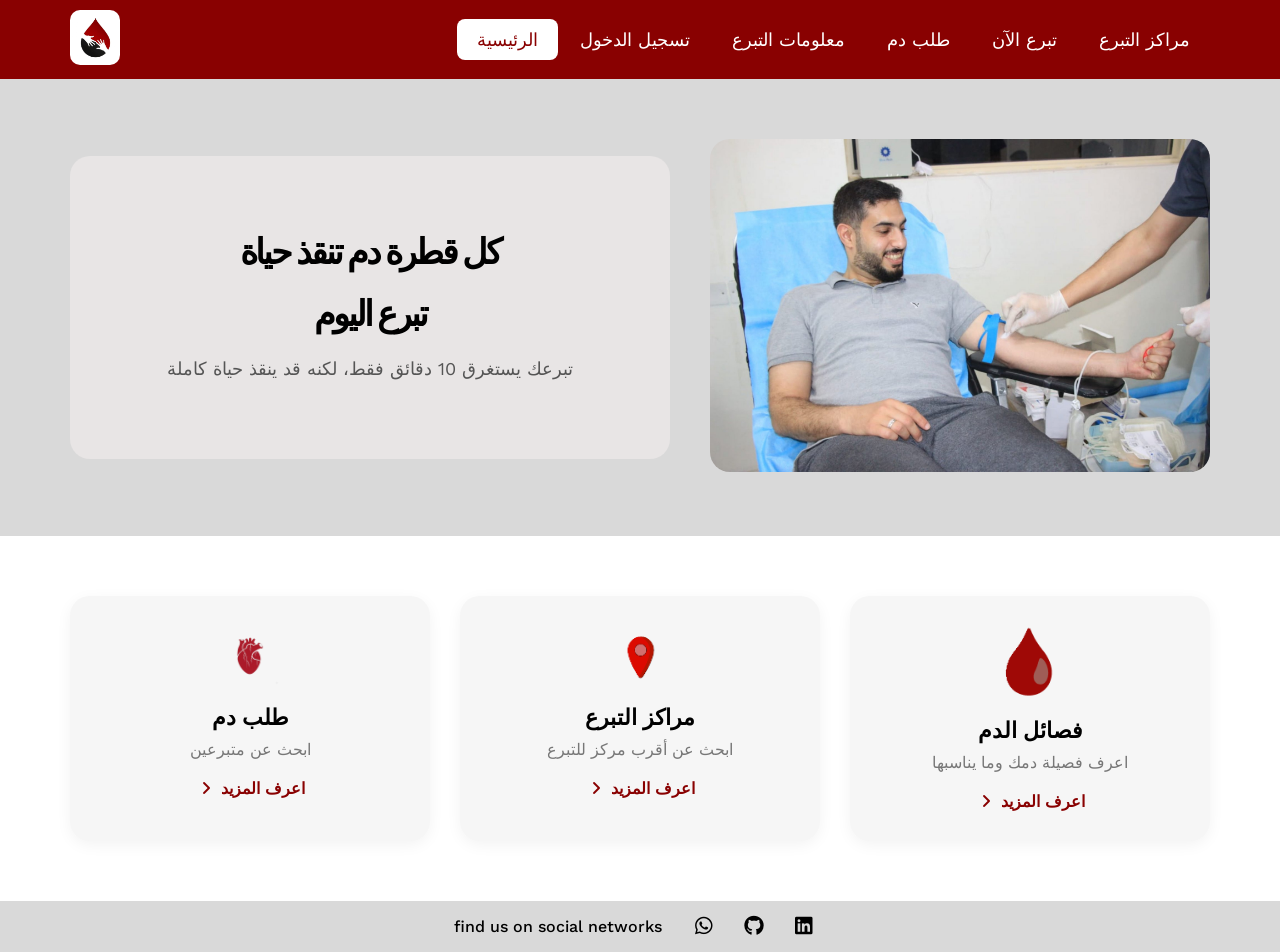
==== commit 42b10fd3: "The End" ====
--- a/index.html
+++ b/index.html
@@ -81,7 +81,7 @@
         <div class="icons">
             <a href="https://www.linkedin.com/in/moaz-wael-65a9ba378" target="_blank"><i class="fab fa-linkedin"></i></a>
             <a href="https://github.com/Moaz2006" target="_blank"><i class="fab fa-github"></i></a>
-            <a href="#" target="_blank"><i class="fab fa-whatsapp"></i></a>
+            <a href="https://wa.me/201098558453" target="_blank"><i class="fab fa-whatsapp"></i></a>
         </div>
     </div>
 </div>
--- a/css/main.css
+++ b/css/main.css
@@ -51,35 +51,36 @@
 @media (min-width: 1200px) { .container { width: 1170px; } }
 /* End Global Rules */
 
-/* start Header */
+/* start header */
 header {
     width: 100%;
-    padding: 20px 0;
+    padding: 10px 0;
     background-color: var(--main-color);
-    box-shadow: 0 2px 10px rgba(0,0,0,0.1);
     position: sticky;
     top: 0;
     z-index: 1000;
+    direction: ltr !important;
 }
 header .container {
     display: flex;
-    justify-content: space-between;
+    justify-content: flex-start;
     align-items: center;
     position: relative;
 }
-header .logo img {
-    height: 50px;
-    border-radius: 20px;
-}
+header .logo img { height: 55px; border-radius: 10px; }
 header nav {
     flex: 1;
     display: flex;
     align-items: center;
     justify-content: flex-end;
+    margin-left: 20px;
 }
 header nav ul {
     display: flex;
     list-style: none;
+    gap: 2px;
+    padding: 0;
+    margin: 0;
 }
 header nav ul li a {
     padding: 10px 20px;
@@ -93,11 +94,9 @@
 header nav ul li a.active,
 header nav ul li a:hover {
     background-color: white;
-    color: var(--main-color);
+    color: var(--main-color) !important;
     border-radius: 8px;
 }
-
-/* زرار الهامبرجر */
 header .toggle-menu {
     color: white;
     font-size: 24px;
@@ -106,19 +105,16 @@
     background: none;
     border: none;
     padding: 5px;
-    line-height: 1;
+    margin-left: auto;
 }
 
 /* ============================================
    MOBILE - أصغر من 768px
 ============================================ */
 @media (max-width: 767px) {
-    header .toggle-menu {
-        display: block;
-    }
+    header .toggle-menu { display: block; }
 
     header nav ul {
-        /* بدل display:none نستخدم opacity عشان يتحرك smooth */
         display: flex !important;
         flex-direction: column;
         position: absolute;
@@ -135,15 +131,12 @@
         pointer-events: none;
         transition: opacity 0.25s ease, transform 0.25s ease;
     }
-
     header nav ul.show {
         opacity: 1;
         transform: translateY(0);
         pointer-events: auto;
     }
-
     header nav ul li { width: 100%; }
-
     header nav ul li a {
         color: #333;
         padding: 14px 20px;
@@ -152,34 +145,10 @@
         border-radius: 8px;
     }
 
-    header nav ul li a:hover {
-        background-color: #f5f5f5;
-        color: var(--main-color);
-    }
-
-    header nav ul li a.active {
-        background-color: #f5f5f5;
-        color: var(--main-color);
-    }
-
-    /* Landing */
-    .landing .container {
-        flex-direction: column;
-    }
-    .landing .text {
-        padding: 30px 20px;
-        text-align: center;
-    }
-    .landing .text h1 {
-        font-size: 24px;
-        letter-spacing: -1px;
-    }
-    .landing .image img { width: 100%; }
-
-    /* Features */
-    .features .container {
-        grid-template-columns: 1fr;
-    }
+    .special-heading { font-size: 35px; }
+    .quran-text { font-size: 19px; }
+    .verse-box { padding: 20px; max-width: 100%; }
+    .info-grid { grid-template-columns: 1fr; }
 }
 
 /* ============================================
@@ -190,13 +159,22 @@
         padding: 8px 10px;
         font-size: 14px;
     }
-
-    .landing .container { flex-direction: column; }
-    .landing .text { padding: 40px 30px; text-align: center; }
-
-    .features .container {
-        grid-template-columns: repeat(2, 1fr);
-    }
+    .info-grid { grid-template-columns: 1fr; }
+}
+/* End header */
+
+/* start Page Titles */
+.main-page-title { text-align: center; margin-bottom: 40px; }
+.special-heading {
+    font-size: 50px;
+    color: var(--main-color);
+    font-weight: 800;
+    text-transform: uppercase;
+}
+.main-page-title p {
+    color: black;
+    font-size: 18px;
+    margin-top: 10px;
 }
 /* End Header */
 
@@ -275,13 +253,21 @@
 .features .feat a:hover { color: black; }
 /* End Features */
 
+/* Table */
+.table-container { overflow-x: auto; margin-top: 15px; }
+.blood-table { width: 100%; border-collapse: collapse; }
+.blood-table th, .blood-table td { padding: 15px; border: 1px solid #eee; text-align: center; }
+.blood-table th { background: #fdfdfd; color: var(--main-color); }
+.special-row { background-color: #fff8f8; font-weight: bold; }
+
 /* Start Social Footer */
 .social-footer {
-    background-color: var(--container-color) !important;
+    background-color: var(--container-color);
     padding: 15px 0;
 }
 .social-footer .container {
     display: flex;
+    flex-direction: row-reverse;
     flex-wrap: wrap;
     justify-content: center;
     align-items: center;
@@ -295,8 +281,5 @@
     transition: var(--main-duration);
 }
 .social-footer .icons i:hover { color: var(--main-color); }
-.social-footer .container a {
-    text-decoration: none;
-    color: black;
-}
+.social-footer .container a { text-decoration: none; color: black; }
 /* End Social Footer */
